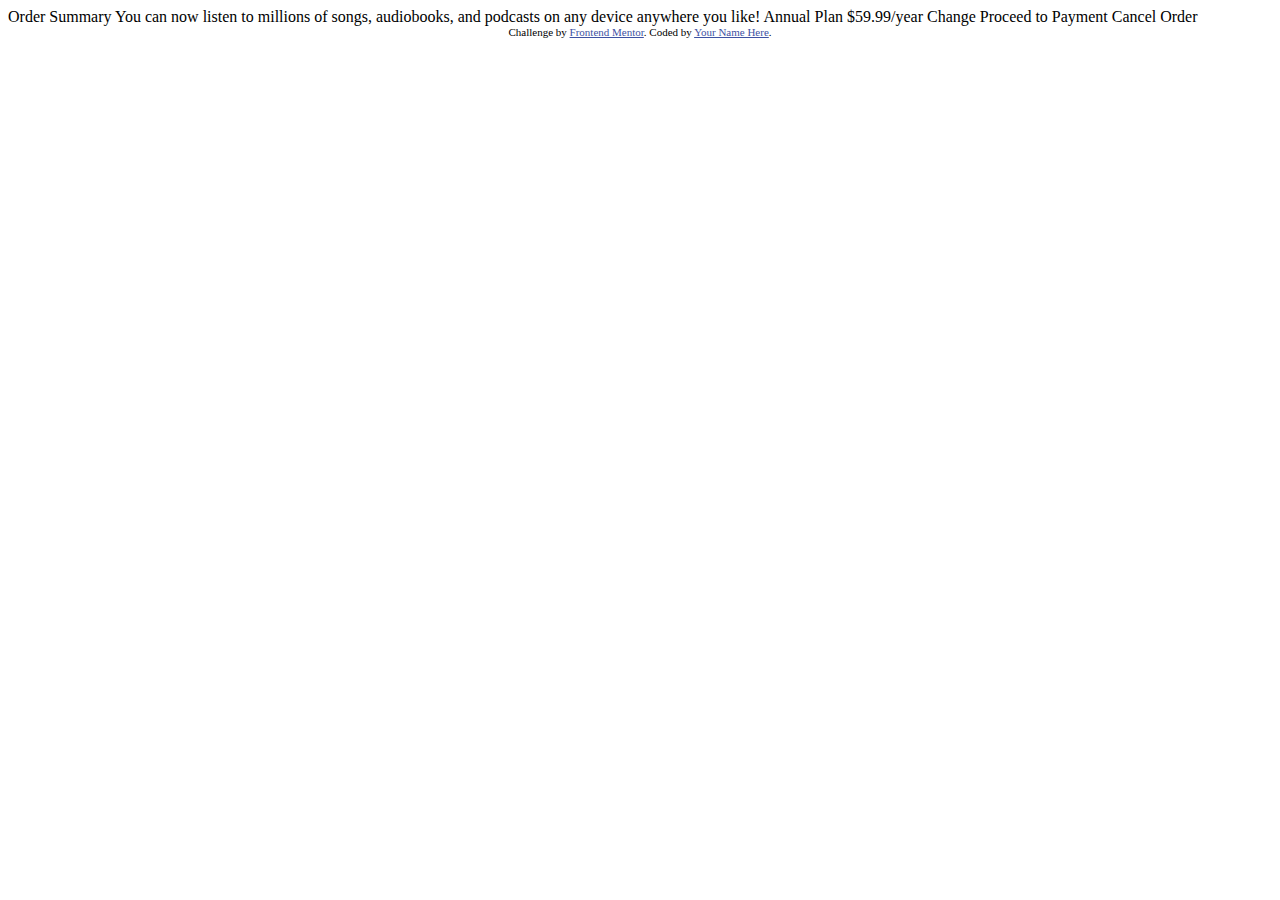
==== index.html @ 0de94a47 "Initial commit" ====
<!DOCTYPE html>
<html lang="en">
<head>
  <meta charset="UTF-8">
  <meta name="viewport" content="width=device-width, initial-scale=1.0"> <!-- displays site properly based on user's device -->

  <link rel="icon" type="image/png" sizes="32x32" href="./images/favicon-32x32.png">
  
  <title>Frontend Mentor | Order summary card</title>

  <!-- Feel free to remove these styles or customise in your own stylesheet 👍 -->
  <style>
    .attribution { font-size: 11px; text-align: center; }
    .attribution a { color: hsl(228, 45%, 44%); }
  </style>
</head>
<body>

  Order Summary

  You can now listen to millions of songs, audiobooks, and podcasts on any 
  device anywhere you like!

  Annual Plan
  $59.99/year

  Change

  Proceed to Payment
  Cancel Order
  
  <div class="attribution">
    Challenge by <a href="https://www.frontendmentor.io?ref=challenge" target="_blank">Frontend Mentor</a>. 
    Coded by <a href="#">Your Name Here</a>.
  </div>
</body>
</html>
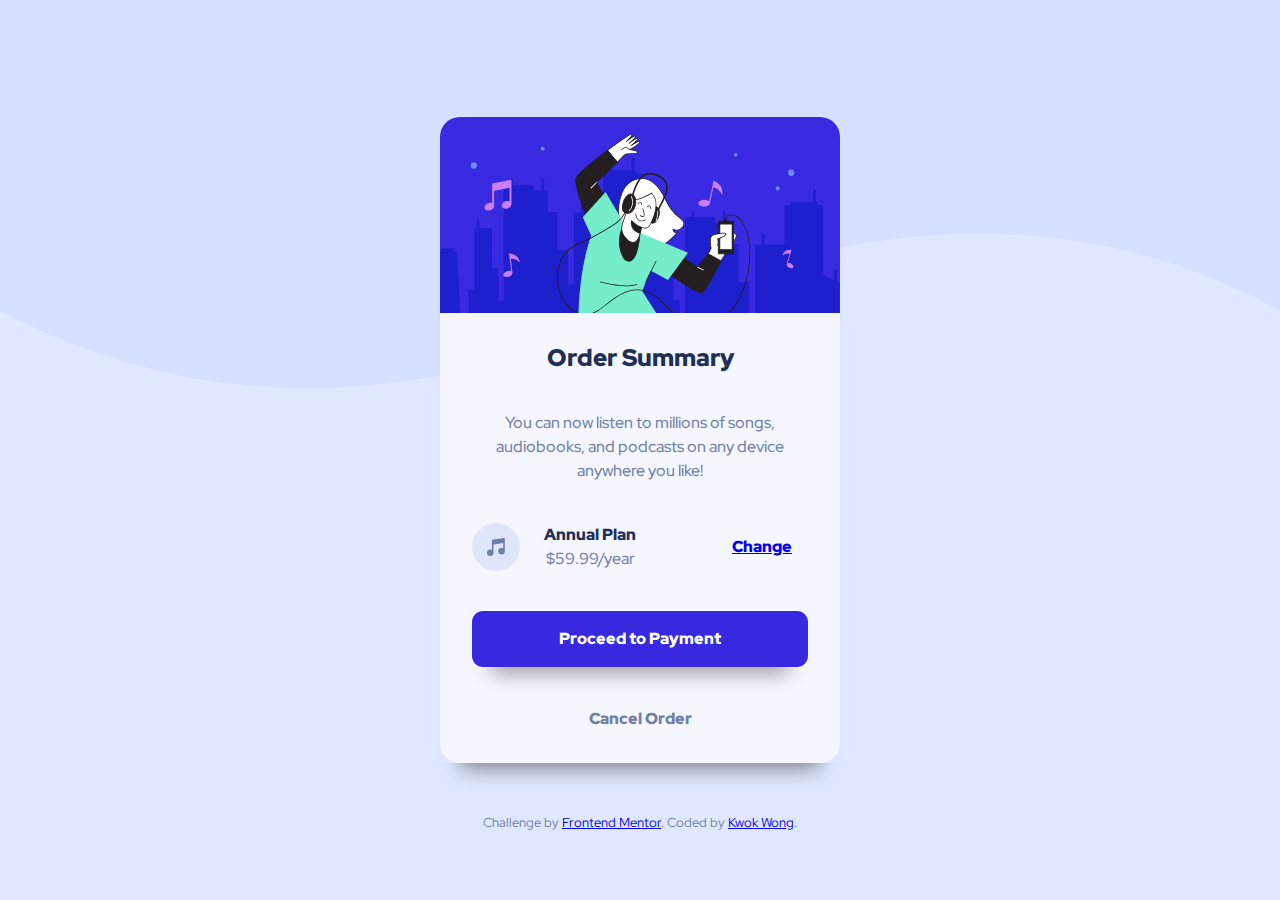
==== commit 67282e51: "name changed" ====
--- a/index.html
+++ b/index.html
@@ -1,37 +1,44 @@
 <!DOCTYPE html>
 <html lang="en">
 <head>
-  <meta charset="UTF-8">
-  <meta name="viewport" content="width=device-width, initial-scale=1.0"> <!-- displays site properly based on user's device -->
-
-  <link rel="icon" type="image/png" sizes="32x32" href="./images/favicon-32x32.png">
-  
-  <title>Frontend Mentor | Order summary card</title>
-
-  <!-- Feel free to remove these styles or customise in your own stylesheet 👍 -->
-  <style>
-    .attribution { font-size: 11px; text-align: center; }
-    .attribution a { color: hsl(228, 45%, 44%); }
-  </style>
+    <meta charset="UTF-8">
+    <meta name="viewport" content="width=device-width, initial-scale=1.0">
+    <link rel="stylesheet" href="CSS/style.css">
+    <link rel="shortcut icon" href="images/favicon-32x32.png" type="image/x-icon">
+    <link rel="stylesheet" href="https://fonts.googleapis.com/css2?family=Red+Hat+Display:wght@500;700;900&display=swap">
+    <title>Document</title>
 </head>
 <body>
+    <main>
+        <div class="order-summary-card">
+                <!-- How would you describe this alt text? -->
+                <img src="images/illustration-hero.svg" alt="This is a hero image.">
 
-  Order Summary
+            <div class="card-text-container">
+                <h1>Order Summary</h1>
+                <p>
+                    You can now listen to millions of songs, audiobooks, and podcasts on any device anywhere you like! 
+                </p>
+                <div class="card-plan-container">
+                    <!-- How would you describe this alt text? -->
+                    <img src="images/icon-music.svg" alt="This is a music icon.">
+                    <p>
+                        <span class="plan-text">Annual Plan</span>
+                        <span class="price">$59.99/year</span>
+                    </p>
+                    <a href="#" class="link-change">Change</a>
+                </div>         
+                <a href="#" class="payment">Proceed to Payment</a>
+                <a href="#" class="cancel">Cancel Order</a>       
+            </div>
+        </div> 
+    </main>
 
-  You can now listen to millions of songs, audiobooks, and podcasts on any 
-  device anywhere you like!
-
-  Annual Plan
-  $59.99/year
-
-  Change
-
-  Proceed to Payment
-  Cancel Order
-  
-  <div class="attribution">
-    Challenge by <a href="https://www.frontendmentor.io?ref=challenge" target="_blank">Frontend Mentor</a>. 
-    Coded by <a href="#">Your Name Here</a>.
-  </div>
+    <footer>
+        <div class="attribution">
+            Challenge by <a href="https://www.frontendmentor.io?ref=challenge" target="_blank">Frontend Mentor</a>. 
+            Coded by <a href="https://github.com/kwokkw/order-summary-component-main">Kwok Wong</a>.
+        </div>
+    </footer>
 </body>
 </html>--- a/CSS/style.css
+++ b/CSS/style.css
@@ -0,0 +1,234 @@
+/* || RESET */
+
+/* setting all elements and pseudo-elements to use the border-box */
+*,
+*::after,
+*::before {
+    box-sizing: border-box;
+    margin: 0;
+    padding: 0;
+}
+
+/* Prevent font size inflation */
+html {
+    -moz-text-size-adjust: none;
+    -webkit-text-size-adjust: none;
+    text-size-adjust: none;
+}
+
+/* Remove default margin in favour of better control in authored CSS */
+/* body, h1, h2, h3, h4, p,
+figure, blockquote, dl, dd {
+  margin-block-end: 0;
+} */
+
+img {
+    display: block;
+    max-width: 100%;
+}
+
+/* Set shorter line heights on headings and interactive elements */
+h1, h2, h3, h4,
+button, input, label {
+  line-height: 1.1;
+}
+
+/* Balance text wrapping on headings */
+h1, h2,
+h3, h4 {
+  text-wrap: balance;
+}
+
+/* Set core body defaults */ 
+body {
+    min-height: 100vh;
+    line-height: 1.5;
+}
+
+/* Inherit fonts for inputs and buttons */
+input,
+button,
+textarea,
+select {
+  font: inherit;
+}
+
+/* Anything that has been anchored to should have extra scroll margin */
+:target {
+    scroll-margin-block: 5ex;
+}
+
+/* || VARIABLES */
+
+:root {
+    /* COLOR */
+    --bg-color: hsl(225, 100%, 94%);
+    --bright-blue: hsl(245, 75%, 52%);
+
+    --card-bg-color: hsl(225, 100%, 98%);
+    --font-blue: hsl(224, 23%, 55%);
+    --heading-color: hsl(223, 47%, 23%); 
+
+    /* FONT SIZE*/
+    --fs: 1rem;
+    --heading-fs: 1.5rem;
+    
+    /* FONT WEIGHT */
+    --fw-500: 500;
+    --fw-700: 700;
+    --fw-900: 900;
+
+    /* BORDERS */
+    --border-radius: 1.25rem;
+}
+
+/* || GENERAL STYLES */
+
+html {
+    font-family: "Red Hat Display", sans-serif;
+    font-size: var(--fs);
+}
+
+body {
+    background-color: var(--bg-color);
+    background-image: url(../images/pattern-background-mobile.svg);
+    background-repeat: no-repeat;
+    background-size: contain;
+    color: var(--font-blue);
+}
+
+/* || BLOCKS */
+
+.order-summary-card {
+    margin: 3.125rem auto;
+    max-width: 21rem;
+    text-align: center;
+    box-shadow: rgba(0, 0, 0, 0.45) 0px 25px 20px -20px;
+}
+
+.attribution {
+    font-size: small;
+    text-align: center;
+}
+
+.card-text-container {
+    background-color: var(--card-bg-color);
+    border-radius: 0 0 var(--border-radius) var(--border-radius);
+    display: flex;
+    flex-direction: column;
+    font-weight: var(--fw-500);
+    padding: 2rem 2rem 2rem 2rem;
+    row-gap: 1.5rem;
+}
+
+.card-plan-container {
+    background-color: var(--card-bg-color);
+    border-radius: var(--border-radius);
+    display: flex;
+    align-items: center;
+    /* justify-content: space-between; */
+}
+
+/* || ELEMENTS */
+
+h1 {
+    font-weight: var(--fw-900);
+    font-size: var(--heading-fs);
+    color: var(--heading-color);
+}
+
+.cancel {
+    color: var(--font-blue);
+}
+
+.card-plan-container p {
+    padding-left: 1rem;
+    padding-right: 2.5rem;
+}
+
+.card-text-container a {
+    display: block;
+    text-decoration: none;
+    font-weight: var(--fw-900);
+}
+
+img {
+    border-radius: var(--border-radius) var(--border-radius) 0 0;
+}
+
+.card-text-container .link-change {
+    text-decoration: underline;
+}
+
+.payment {
+    background-color: var(--bright-blue);
+    color: white;
+    padding-top: 1rem;
+    padding-bottom: 1rem;
+    border-radius: 0.7rem;
+    box-shadow: rgba(0, 0, 0, 0.45) 0px 25px 20px -20px;
+}
+
+.card-text-container .plan-text {
+    color: var(--heading-color);
+    font-weight: var(--fw-900);
+}
+
+/* || MEDIA QUERIES */
+
+@media screen and (min-width: 48rem) {
+    body {
+        background-image: url(../images/pattern-background-desktop.svg);
+        background-size: contain;
+        background-repeat: no-repeat;
+        display: grid;
+        place-content: center;
+    }
+
+    .order-summary-card {
+        max-width: 25rem;
+    }
+
+    .card-text-container {
+        display: flex;
+        flex-direction: column;
+        row-gap: 2.5rem;
+    }
+
+    .card-plan-container p {
+        padding-left: 1.5rem;
+        padding-right: 6rem;
+    }
+
+    span {
+        display: block;
+    }
+
+    /* || LINKS */
+
+    .link-change:active {
+        color: hsl(245, 75%, 65%);
+        text-decoration: none;
+    } 
+
+    .payment:active {
+        background-color: hsl(245, 75%, 65%);
+    }
+
+    .cancel:active {
+        color: hsl(224, 23%, 25%);
+    }
+
+    .link-change:hover {
+        color: hsl(245, 75%, 65%);
+        text-decoration: none;
+    } 
+
+    .payment:hover {
+        background-color: hsl(245, 75%, 65%);
+    }
+
+    .cancel:hover {
+        color: hsl(224, 23%, 25%);
+    }
+}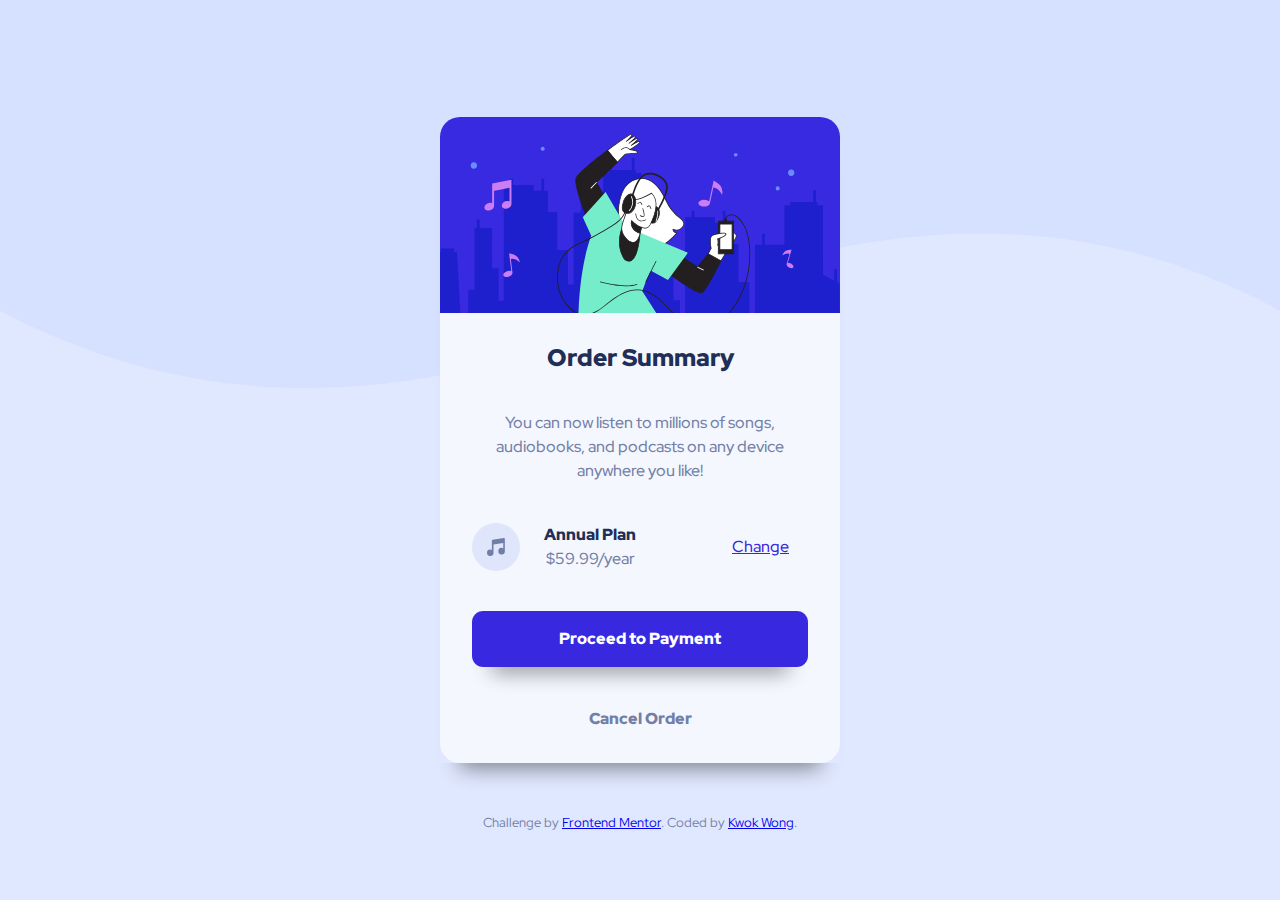
==== commit 6b5e8974: "update button" ====
--- a/index.html
+++ b/index.html
@@ -12,7 +12,7 @@
     <main>
         <div class="order-summary-card">
                 <!-- How would you describe this alt text? -->
-                <img src="images/illustration-hero.svg" alt="This is a hero image.">
+                <img src="images/illustration-hero.svg" alt="">
 
             <div class="card-text-container">
                 <h1>Order Summary</h1>
@@ -21,12 +21,12 @@
                 </p>
                 <div class="card-plan-container">
                     <!-- How would you describe this alt text? -->
-                    <img src="images/icon-music.svg" alt="This is a music icon.">
-                    <p>
-                        <span class="plan-text">Annual Plan</span>
-                        <span class="price">$59.99/year</span>
-                    </p>
-                    <a href="#" class="link-change">Change</a>
+                    <img src="images/icon-music.svg" alt="">
+                    <div>
+                        <p class="card-plan_plan">Annual Plan</p>
+                        <p>$59.99/year</p>
+                    </div>
+                    <button>Change</button>
                 </div>         
                 <a href="#" class="payment">Proceed to Payment</a>
                 <a href="#" class="cancel">Cancel Order</a>       
--- a/CSS/style.css
+++ b/CSS/style.css
@@ -126,7 +126,6 @@
     border-radius: var(--border-radius);
     display: flex;
     align-items: center;
-    /* justify-content: space-between; */
 }
 
 /* || ELEMENTS */
@@ -146,6 +145,10 @@
     padding-right: 2.5rem;
 }
 
+.card-plan-container:first-child {
+    font-weight: fw;
+}
+
 .card-text-container a {
     display: block;
     text-decoration: none;
@@ -156,8 +159,11 @@
     border-radius: var(--border-radius) var(--border-radius) 0 0;
 }
 
-.card-text-container .link-change {
+.card-plan-container button {
     text-decoration: underline;
+    color: var(--bright-blue);
+    border: none;
+    background-color: var(--card-bg-color);
 }
 
 .payment {
@@ -169,7 +175,7 @@
     box-shadow: rgba(0, 0, 0, 0.45) 0px 25px 20px -20px;
 }
 
-.card-text-container .plan-text {
+.card-text-container .card-plan_plan {
     color: var(--heading-color);
     font-weight: var(--fw-900);
 }
@@ -206,7 +212,7 @@
 
     /* || LINKS */
 
-    .link-change:active {
+    button:active {
         color: hsl(245, 75%, 65%);
         text-decoration: none;
     } 
@@ -219,7 +225,7 @@
         color: hsl(224, 23%, 25%);
     }
 
-    .link-change:hover {
+    button:hover {
         color: hsl(245, 75%, 65%);
         text-decoration: none;
     } 
